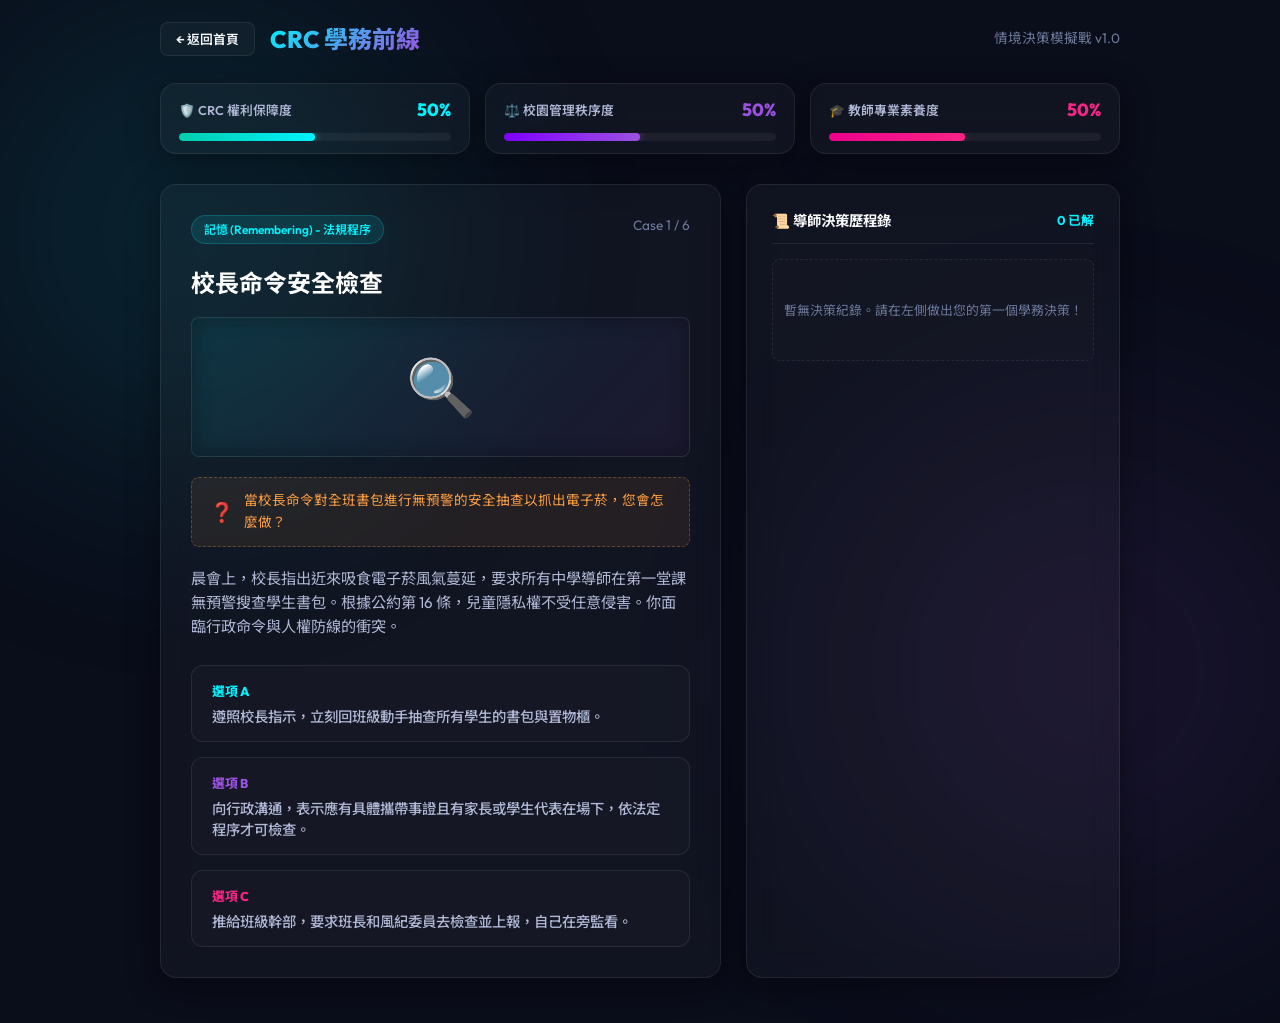
==== game.html @ 56cf2132 "feat: init CRC Student Affairs platform" ====
<!DOCTYPE html>
<html lang="zh-Hant-TW">
<head>
  <meta charset="UTF-8">
  <meta name="viewport" content="width=device-width, initial-scale=1.0">
  <title>CRC 學務前線：教師決策模擬戰</title>
  <meta name="description" content="中學學務情境模擬抉擇遊戲，專為師培生設計，融匯兒童權利公約與 Bloom 認知面向。">
  <link rel="stylesheet" href="css/style.css">
  <link rel="stylesheet" href="css/game.css">
</head>
<body>
  <!-- Animated Background Blobs -->
  <div class="bg-glow bg-glow-1"></div>
  <div class="bg-glow bg-glow-2"></div>

  <div class="game-viewport">
    <!-- Header -->
    <header class="game-header">
      <div style="display: flex; align-items: center; gap: 15px;">
        <a href="index.html" class="btn btn-secondary" style="padding: 6px 15px; font-size: 0.8rem; border-radius: 8px;">
          &larr; 返回首頁
        </a>
        <h1 class="game-title">CRC 學務前線</h1>
      </div>
      <div style="font-size: 0.85rem; color: var(--text-muted);">
        情境決策模擬戰 v1.0
      </div>
    </header>

    <!-- Stats Panel -->
    <section class="stats-container">
      <!-- Stat 1: CRC -->
      <div class="glass stat-card">
        <div class="stat-label">
          <span>🛡️ CRC 權利保障度</span>
          <span class="stat-value cyan" id="stat-crc-val">50%</span>
        </div>
        <div class="stat-bar-outer">
          <div class="stat-bar-inner cyan" id="stat-crc-bar" style="width: 50%;"></div>
        </div>
      </div>

      <!-- Stat 2: Order -->
      <div class="glass stat-card">
        <div class="stat-label">
          <span>⚖️ 校園管理秩序度</span>
          <span class="stat-value purple" id="stat-order-val">50%</span>
        </div>
        <div class="stat-bar-outer">
          <div class="stat-bar-inner purple" id="stat-order-bar" style="width: 50%;"></div>
        </div>
      </div>

      <!-- Stat 3: Professionalism -->
      <div class="glass stat-card">
        <div class="stat-label">
          <span>🎓 教師專業素養度</span>
          <span class="stat-value pink" id="stat-prof-val">50%</span>
        </div>
        <div class="stat-bar-outer">
          <div class="stat-bar-inner pink" id="stat-prof-bar" style="width: 50%;"></div>
        </div>
      </div>
    </section>

    <!-- Main Workspace -->
    <main class="game-main">
      <!-- Left Column: Scenario & Choices -->
      <div class="glass scenario-card" id="scenario-card">
        <div>
          <div class="scenario-header">
            <span class="scenario-tag" id="bloom-tag">Level: Loading</span>
            <span style="font-size: 0.85rem; color: var(--text-muted);" id="case-counter">Case 1 / 6</span>
          </div>
          
          <h2 class="scenario-title" id="scenario-title">正在加載學務個案...</h2>
          
          <div class="scenario-illustration" id="scenario-icon">
            🎓
          </div>

          <div class="inquiry-bubble">
            <span style="font-size: 1.2rem;">❓</span>
            <span id="inquiry-text">探究思考：您將採取何種學務立場？</span>
          </div>

          <p class="scenario-description" id="scenario-description">
            正在加載個案細節與衝突情境說明，請稍候。
          </p>
        </div>

        <!-- Choices Box -->
        <div class="choices-panel" id="choices-container">
          <!-- Choice buttons will be injected here -->
        </div>
      </div>

      <!-- Right Column: Decision Feed Log -->
      <div class="glass" style="padding: 25px; display: flex; flex-direction: column;">
        <div class="feed-panel">
          <div class="feed-header">
            <span>📜 導師決策歷程錄</span>
            <span style="color: var(--accent-cyan); font-size: 0.8rem;" id="decision-count">0 已解</span>
          </div>
          <div class="feed-list" id="feed-list">
            <!-- Game feed item template -->
            <div class="feed-item" style="border: 1px dashed var(--glass-border); text-align: center; color: var(--text-muted); padding: 40px 10px;">
              暫無決策紀錄。請在左側做出您的第一個學務決策！
            </div>
          </div>
        </div>
      </div>
    </main>
  </div>

  <!-- End Game Modal -->
  <div class="modal-overlay" id="end-modal">
    <div class="glass result-card">
      <div style="font-size: 3rem; margin-bottom: 10px;">🏆</div>
      <h2 style="color: #fff;">挑戰完成！</h2>
      <p style="color: var(--text-muted); font-size: 0.85rem;">您的決策特徵已完成運算，分析報告如下：</p>
      
      <div class="persona-title" id="persona-title">民主教育領航員</div>
      <p class="persona-desc" id="persona-desc">
        您能在確保校園基本常規的同時，將學生的主體權利置於重要考量，善用親師生協商與溝通，是實踐 CRC 的典範教師。
      </p>

      <!-- Final metrics -->
      <div class="result-scores">
        <div class="result-score-item">
          <div class="result-score-label">🛡️ CRC 得分</div>
          <div class="result-score-num" style="color: var(--accent-cyan);" id="res-crc">85%</div>
        </div>
        <div class="result-score-item">
          <div class="result-score-label">⚖️ 秩序得分</div>
          <div class="result-score-num" style="color: var(--accent-purple);" id="res-order">70%</div>
        </div>
        <div class="result-score-item">
          <div class="result-score-label">🎓 專業得分</div>
          <div class="result-score-num" style="color: var(--accent-pink);" id="res-prof">90%</div>
        </div>
      </div>

      <!-- GAS Data Upload Form -->
      <div class="submit-form">
        <h4 style="text-align: left; color: var(--text-primary); font-size: 0.9rem; margin-bottom: 5px;">✍️ 學習成果上傳（串接 Google Sheet）</h4>
        
        <div class="form-group">
          <label for="player-name">師培生姓名</label>
          <input type="text" id="player-name" class="form-input" placeholder="請輸入姓名" required>
        </div>
        <div class="form-group">
          <label for="player-id">學號</label>
          <input type="text" id="player-id" class="form-input" placeholder="請輸入學號" required>
        </div>

        <div style="display: flex; gap: 15px; width: 100%; margin-top: 10px;">
          <button class="btn btn-secondary" id="btn-restart" style="flex: 1;">重新挑戰</button>
          <button class="btn btn-primary" id="btn-submit-score" style="flex: 2;">送出成果 &rarr;</button>
        </div>
        <div id="upload-status" class="status-message"></div>
      </div>
    </div>
  </div>

  <script src="js/config.js"></script>
  <script src="js/game.js"></script>
</body>
</html>
---- css/style.css ----
/* css/style.css - Global Core Design System */

@import url('https://fonts.googleapis.com/css2?family=Outfit:wght@300;400;600;800&family=Noto+Sans+TC:wght@300;400;500;700&display=swap');

:root {
  --bg-primary: #0a0d1a;
  --bg-secondary: #131930;
  --accent-cyan: #00f2fe;
  --accent-purple: #9b51e0;
  --accent-pink: #f72585;
  --accent-orange: #ff9f43;
  --text-primary: #f8f9fa;
  --text-secondary: #b0b8d6;
  --text-muted: #6c7a9c;
  --glass-bg: rgba(255, 255, 255, 0.03);
  --glass-border: rgba(255, 255, 255, 0.08);
  --glass-glow: rgba(0, 242, 254, 0.15);
  --card-radius: 16px;
  --font-primary: 'Outfit', 'Noto Sans TC', -apple-system, BlinkMacSystemFont, "Segoe UI", Roboto, sans-serif;
  --transition-smooth: all 0.3s cubic-bezier(0.25, 0.8, 0.25, 1);
}

* {
  box-sizing: border-box;
  margin: 0;
  padding: 0;
}

body {
  font-family: var(--font-primary);
  background-color: var(--bg-primary);
  color: var(--text-primary);
  overflow-x: hidden;
  line-height: 1.6;
}

/* Glassmorphism utility */
.glass {
  background: var(--glass-bg);
  backdrop-filter: blur(16px);
  -webkit-backdrop-filter: blur(16px);
  border: 1px solid var(--glass-border);
  border-radius: var(--card-radius);
  box-shadow: 0 8px 32px 0 rgba(0, 0, 0, 0.37);
}

.glass-glow-cyan {
  box-shadow: 0 0 20px var(--glass-glow);
  border-color: rgba(0, 242, 254, 0.25);
}

.glass-glow-purple {
  box-shadow: 0 0 20px rgba(155, 81, 224, 0.15);
  border-color: rgba(155, 81, 224, 0.25);
}

/* Glowing Background Blobs */
.bg-glow {
  position: fixed;
  width: 50vw;
  height: 50vw;
  border-radius: 50%;
  filter: blur(120px);
  opacity: 0.15;
  z-index: -1;
  pointer-events: none;
  animation: float 20s ease-in-out infinite alternate;
}

.bg-glow-1 {
  top: -10%;
  left: -10%;
  background: radial-gradient(circle, var(--accent-cyan) 0%, transparent 80%);
}

.bg-glow-2 {
  bottom: -10%;
  right: -10%;
  background: radial-gradient(circle, var(--accent-purple) 0%, transparent 80%);
  animation-delay: -10s;
}

@keyframes float {
  0% {
    transform: translate(0, 0) scale(1);
  }
  100% {
    transform: translate(5%, 10%) scale(1.1);
  }
}

/* Scrollbar Style */
::-webkit-scrollbar {
  width: 8px;
  height: 8px;
}

::-webkit-scrollbar-track {
  background: var(--bg-primary);
}

::-webkit-scrollbar-thumb {
  background: var(--glass-border);
  border-radius: 4px;
}

::-webkit-scrollbar-thumb:hover {
  background: var(--accent-cyan);
}

/* Button & Controls */
.btn {
  display: inline-flex;
  align-items: center;
  justify-content: center;
  padding: 12px 28px;
  border-radius: 30px;
  font-family: var(--font-primary);
  font-weight: 600;
  font-size: 1rem;
  cursor: pointer;
  transition: var(--transition-smooth);
  text-decoration: none;
  border: none;
  gap: 8px;
}

.btn-primary {
  background: linear-gradient(135deg, var(--accent-cyan) 0%, var(--accent-purple) 100%);
  color: #05070f;
  box-shadow: 0 4px 15px rgba(0, 242, 254, 0.4);
}

.btn-primary:hover {
  transform: translateY(-2px);
  box-shadow: 0 6px 20px rgba(0, 242, 254, 0.6);
  background: linear-gradient(135deg, #00d2da 0%, #853ec7 100%);
  color: #fff;
}

.btn-secondary {
  background: var(--glass-bg);
  border: 1px solid var(--glass-border);
  color: var(--text-primary);
}

.btn-secondary:hover {
  background: rgba(255, 255, 255, 0.1);
  border-color: var(--accent-cyan);
  transform: translateY(-2px);
}

.badge {
  display: inline-block;
  padding: 4px 10px;
  border-radius: 12px;
  font-size: 0.75rem;
  font-weight: 600;
  text-transform: uppercase;
  letter-spacing: 0.5px;
}

.badge-remember { background-color: #51cf66; color: #fff; }
.badge-understand { background-color: #339af0; color: #fff; }
.badge-apply { background-color: #fcc419; color: #111; }
.badge-analyze { background-color: #ff922b; color: #fff; }
.badge-evaluate { background-color: #e64980; color: #fff; }
.badge-create { background-color: #be4bdb; color: #fff; }
---- css/game.css ----
/* css/game.css - CRC Student Affairs Decision Game Styling */

.game-viewport {
  display: flex;
  flex-direction: column;
  min-height: 100vh;
  padding: 20px;
  max-width: 1000px;
  margin: 0 auto;
  position: relative;
}

/* Header & Status Indicators */
.game-header {
  display: flex;
  justify-content: space-between;
  align-items: center;
  margin-bottom: 25px;
}

.game-title {
  font-size: 1.5rem;
  font-weight: 800;
  background: linear-gradient(135deg, var(--accent-cyan) 0%, var(--accent-purple) 100%);
  -webkit-background-clip: text;
  -webkit-text-fill-color: transparent;
}

.stats-container {
  display: grid;
  grid-template-columns: repeat(3, 1fr);
  gap: 15px;
  width: 100%;
  margin-bottom: 30px;
}

.stat-card {
  padding: 12px 18px;
  display: flex;
  flex-direction: column;
  position: relative;
  overflow: hidden;
}

.stat-label {
  font-size: 0.8rem;
  color: var(--text-secondary);
  font-weight: 600;
  margin-bottom: 8px;
  display: flex;
  justify-content: space-between;
  align-items: center;
}

.stat-value {
  font-weight: 800;
  font-size: 1.1rem;
}

.stat-value.cyan { color: var(--accent-cyan); }
.stat-value.purple { color: var(--accent-purple); }
.stat-value.pink { color: var(--accent-pink); }

.stat-bar-outer {
  height: 8px;
  background: rgba(255, 255, 255, 0.05);
  border-radius: 4px;
  overflow: hidden;
}

.stat-bar-inner {
  height: 100%;
  border-radius: 4px;
  width: 50%;
  transition: width 0.5s cubic-bezier(0.25, 0.8, 0.25, 1);
}

.stat-bar-inner.cyan {
  background: linear-gradient(90deg, #00cdac 0%, var(--accent-cyan) 100%);
  box-shadow: 0 0 8px rgba(0, 242, 254, 0.5);
}

.stat-bar-inner.purple {
  background: linear-gradient(90deg, #7f00ff 0%, var(--accent-purple) 100%);
  box-shadow: 0 0 8px rgba(155, 81, 224, 0.5);
}

.stat-bar-inner.pink {
  background: linear-gradient(90deg, #ec008c 0%, var(--accent-pink) 100%);
  box-shadow: 0 0 8px rgba(247, 37, 133, 0.5);
}

/* Card Scenario Area */
.game-main {
  flex-grow: 1;
  display: grid;
  grid-template-columns: 1.5fr 1fr;
  gap: 25px;
  margin-bottom: 25px;
}

@media (max-width: 768px) {
  .game-main {
    grid-template-columns: 1fr;
  }
}

.scenario-card {
  padding: 30px;
  display: flex;
  flex-direction: column;
  justify-content: space-between;
  min-height: 400px;
  position: relative;
  overflow: hidden;
}

.scenario-header {
  display: flex;
  justify-content: space-between;
  align-items: flex-start;
  margin-bottom: 20px;
}

.scenario-tag {
  background: rgba(0, 242, 254, 0.1);
  border: 1px solid rgba(0, 242, 254, 0.2);
  color: var(--accent-cyan);
  padding: 4px 12px;
  border-radius: 20px;
  font-size: 0.75rem;
  font-weight: 600;
}

.scenario-title {
  font-size: 1.5rem;
  font-weight: 700;
  color: #fff;
  margin-top: 10px;
  margin-bottom: 15px;
}

.scenario-illustration {
  height: 140px;
  background: linear-gradient(135deg, rgba(0, 242, 254, 0.08) 0%, rgba(155, 81, 224, 0.08) 100%);
  border: 1px solid var(--glass-border);
  border-radius: 8px;
  margin-bottom: 20px;
  display: flex;
  align-items: center;
  justify-content: center;
  font-size: 3.5rem;
  box-shadow: inset 0 0 20px rgba(0, 0, 0, 0.3);
}

.scenario-description {
  color: var(--text-secondary);
  font-size: 0.95rem;
  line-height: 1.6;
  margin-bottom: 25px;
  flex-grow: 1;
}

.inquiry-bubble {
  background: rgba(255, 159, 67, 0.08);
  border: 1px dashed rgba(255, 159, 67, 0.3);
  padding: 12px 18px;
  border-radius: 8px;
  font-size: 0.85rem;
  color: var(--accent-orange);
  margin-bottom: 20px;
  display: flex;
  gap: 10px;
  align-items: center;
}

/* Choices Panel */
.choices-panel {
  display: flex;
  flex-direction: column;
  gap: 15px;
}

.choice-btn {
  background: rgba(255, 255, 255, 0.02);
  border: 1px solid var(--glass-border);
  border-radius: 12px;
  padding: 15px 20px;
  text-align: left;
  color: var(--text-secondary);
  font-family: var(--font-primary);
  font-size: 0.9rem;
  font-weight: 500;
  cursor: pointer;
  transition: var(--transition-smooth);
  display: flex;
  flex-direction: column;
  gap: 5px;
  position: relative;
}

.choice-btn:hover {
  background: rgba(0, 242, 254, 0.05);
  border-color: var(--accent-cyan);
  color: #fff;
  transform: translateY(-2px);
  box-shadow: 0 4px 15px rgba(0, 242, 254, 0.1);
}

.choice-btn::before {
  content: attr(data-prefix);
  font-weight: 800;
  color: var(--accent-cyan);
  font-size: 0.8rem;
  text-transform: uppercase;
}

.choice-btn:nth-child(2):hover {
  background: rgba(155, 81, 224, 0.05);
  border-color: var(--accent-purple);
  box-shadow: 0 4px 15px rgba(155, 81, 224, 0.1);
}
.choice-btn:nth-child(2)::before {
  color: var(--accent-purple);
}

.choice-btn:nth-child(3):hover {
  background: rgba(247, 37, 133, 0.05);
  border-color: var(--accent-pink);
  box-shadow: 0 4px 15px rgba(247, 37, 133, 0.1);
}
.choice-btn:nth-child(3)::before {
  color: var(--accent-pink);
}

/* History / Feed log */
.feed-panel {
  display: flex;
  flex-direction: column;
  height: 100%;
}

.feed-header {
  font-weight: 700;
  font-size: 0.9rem;
  color: var(--text-primary);
  padding-bottom: 10px;
  border-bottom: 1px solid var(--glass-border);
  margin-bottom: 15px;
  display: flex;
  justify-content: space-between;
}

.feed-list {
  display: flex;
  flex-direction: column;
  gap: 12px;
  overflow-y: auto;
  max-height: 480px;
  flex-grow: 1;
}

.feed-item {
  padding: 10px 14px;
  font-size: 0.8rem;
  border-radius: 8px;
  background: rgba(255, 255, 255, 0.01);
  border: 1px solid rgba(255, 255, 255, 0.03);
}

.feed-item-title {
  font-weight: 600;
  color: var(--text-primary);
  margin-bottom: 4px;
}

.feed-item-desc {
  color: var(--text-muted);
}

/* End Game Overlay / Modal */
.modal-overlay {
  position: fixed;
  top: 0;
  left: 0;
  width: 100%;
  height: 100%;
  background: rgba(5, 7, 15, 0.85);
  backdrop-filter: blur(20px);
  z-index: 1000;
  display: flex;
  align-items: center;
  justify-content: center;
  opacity: 0;
  pointer-events: none;
  transition: opacity 0.5s ease;
}

.modal-overlay.open {
  opacity: 1;
  pointer-events: auto;
}

.result-card {
  max-width: 600px;
  width: 90%;
  padding: 40px;
  text-align: center;
  display: flex;
  flex-direction: column;
  align-items: center;
  animation: modalSlide 0.5s cubic-bezier(0.25, 0.8, 0.25, 1);
}

@keyframes modalSlide {
  0% { transform: translateY(30px); opacity: 0; }
  100% { transform: translateY(0); opacity: 1; }
}

.persona-title {
  font-size: 2rem;
  font-weight: 800;
  margin: 15px 0;
  background: linear-gradient(135deg, var(--accent-cyan) 0%, var(--accent-purple) 100%);
  -webkit-background-clip: text;
  -webkit-text-fill-color: transparent;
}

.persona-desc {
  color: var(--text-secondary);
  font-size: 0.95rem;
  margin-bottom: 25px;
  line-height: 1.6;
}

.result-scores {
  display: grid;
  grid-template-columns: repeat(3, 1fr);
  gap: 15px;
  width: 100%;
  margin-bottom: 30px;
}

.result-score-item {
  background: rgba(255, 255, 255, 0.02);
  border: 1px solid var(--glass-border);
  padding: 15px;
  border-radius: 12px;
}

.result-score-label {
  font-size: 0.75rem;
  color: var(--text-muted);
  margin-bottom: 5px;
}

.result-score-num {
  font-size: 1.5rem;
  font-weight: 800;
}

/* Form Styles */
.submit-form {
  width: 100%;
  margin-top: 15px;
  display: flex;
  flex-direction: column;
  gap: 12px;
}

.form-group {
  text-align: left;
  display: flex;
  flex-direction: column;
  gap: 6px;
}

.form-group label {
  font-size: 0.8rem;
  font-weight: 600;
  color: var(--text-secondary);
}

.form-input {
  width: 100%;
  background: rgba(0, 0, 0, 0.3);
  border: 1px solid var(--glass-border);
  border-radius: 8px;
  padding: 10px 14px;
  color: #fff;
  font-family: var(--font-primary);
  font-size: 0.95rem;
  transition: var(--transition-smooth);
}

.form-input:focus {
  border-color: var(--accent-cyan);
  box-shadow: 0 0 10px rgba(0, 242, 254, 0.25);
  outline: none;
}

.status-message {
  font-size: 0.85rem;
  margin-top: 10px;
  font-weight: 500;
  height: 20px;
}

.status-success { color: #51cf66; }
.status-error { color: #ff8787; }
.status-loading { color: var(--accent-cyan); }
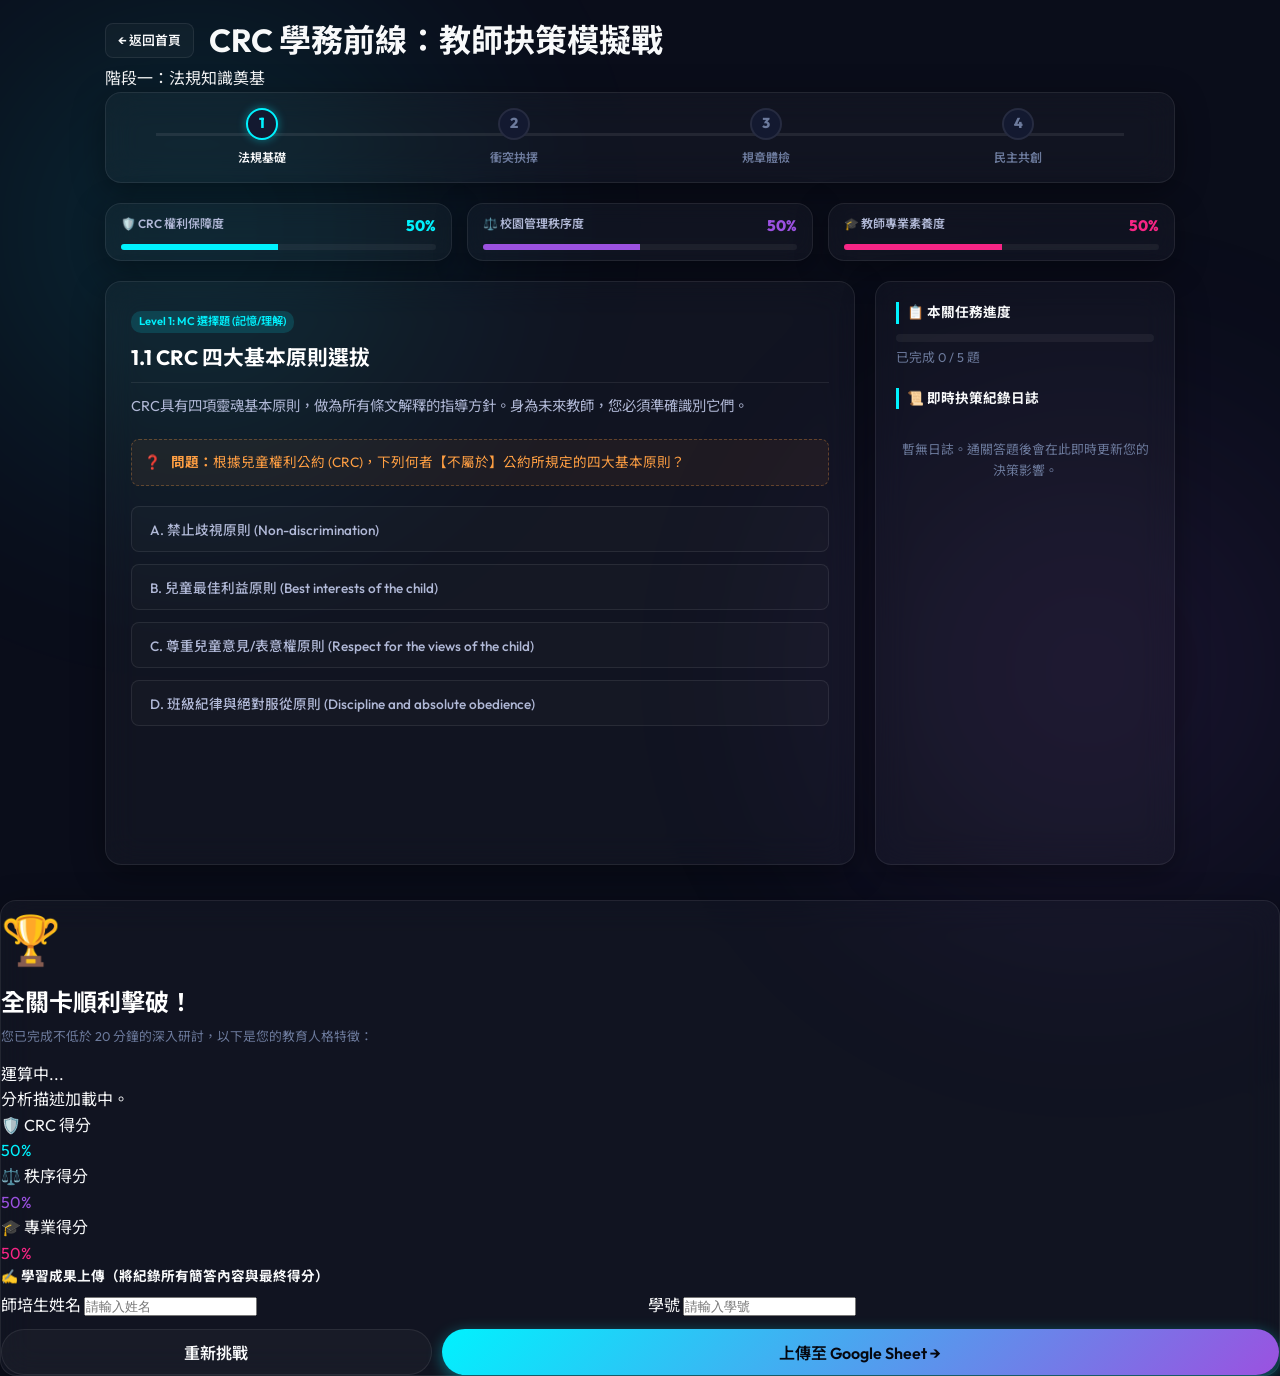
==== commit 31e07503: "feat: upgrade layouts, TOC sidebar, comparison slider, and 20-min adventure game" ====
--- a/game.html
+++ b/game.html
@@ -3,8 +3,8 @@
 <head>
   <meta charset="UTF-8">
   <meta name="viewport" content="width=device-width, initial-scale=1.0">
-  <title>CRC 學務前線：教師決策模擬戰</title>
-  <meta name="description" content="中學學務情境模擬抉擇遊戲，專為師培生設計，融匯兒童權利公約與 Bloom 認知面向。">
+  <title>CRC 學務前線：教師決策模擬戰 (闖關版)</title>
+  <meta name="description" content="中學學務情境模擬抉擇遊戲，配合題、選擇題、情境題與簡答題之綜合闖關，符合大二師培生20分鐘教學長度。">
   <link rel="stylesheet" href="css/style.css">
   <link rel="stylesheet" href="css/game.css">
 </head>
@@ -17,19 +17,37 @@
     <!-- Header -->
     <header class="game-header">
       <div style="display: flex; align-items: center; gap: 15px;">
-        <a href="index.html" class="btn btn-secondary" style="padding: 6px 15px; font-size: 0.8rem; border-radius: 8px;">
+        <a href="index.html" class="btn btn-secondary" style="padding: 6px 12px; font-size: 0.8rem; border-radius: 8px;">
           &larr; 返回首頁
         </a>
-        <h1 class="game-title">CRC 學務前線</h1>
+        <h1 class="game-title">CRC 學務前線：教師抉策模擬戰</h1>
       </div>
-      <div style="font-size: 0.85rem; color: var(--text-muted);">
-        情境決策模擬戰 v1.0
-      </div>
+      <div class="game-stage-indicator" id="stage-badge">階段一：法規知識奠基</div>
     </header>
 
-    <!-- Stats Panel -->
+    <!-- Stage Map / Progress Stepper -->
+    <section class="stage-stepper glass">
+      <div class="stepper-track"></div>
+      <div class="step-node active" id="node-1">
+        <div class="node-circle">1</div>
+        <div class="node-label">法規基礎</div>
+      </div>
+      <div class="step-node" id="node-2">
+        <div class="node-circle">2</div>
+        <div class="node-label">衝突抉擇</div>
+      </div>
+      <div class="step-node" id="node-3">
+        <div class="node-circle">3</div>
+        <div class="node-label">規章體檢</div>
+      </div>
+      <div class="step-node" id="node-4">
+        <div class="node-circle">4</div>
+        <div class="node-label">民主共創</div>
+      </div>
+    </section>
+
+    <!-- HUD Stats Bar -->
     <section class="stats-container">
-      <!-- Stat 1: CRC -->
       <div class="glass stat-card">
         <div class="stat-label">
           <span>🛡️ CRC 權利保障度</span>
@@ -40,7 +58,6 @@
         </div>
       </div>
 
-      <!-- Stat 2: Order -->
       <div class="glass stat-card">
         <div class="stat-label">
           <span>⚖️ 校園管理秩序度</span>
@@ -51,7 +68,6 @@
         </div>
       </div>
 
-      <!-- Stat 3: Professionalism -->
       <div class="glass stat-card">
         <div class="stat-label">
           <span>🎓 教師專業素養度</span>
@@ -63,49 +79,31 @@
       </div>
     </section>
 
-    <!-- Main Workspace -->
-    <main class="game-main">
-      <!-- Left Column: Scenario & Choices -->
-      <div class="glass scenario-card" id="scenario-card">
-        <div>
-          <div class="scenario-header">
-            <span class="scenario-tag" id="bloom-tag">Level: Loading</span>
-            <span style="font-size: 0.85rem; color: var(--text-muted);" id="case-counter">Case 1 / 6</span>
-          </div>
-          
-          <h2 class="scenario-title" id="scenario-title">正在加載學務個案...</h2>
-          
-          <div class="scenario-illustration" id="scenario-icon">
-            🎓
-          </div>
-
-          <div class="inquiry-bubble">
-            <span style="font-size: 1.2rem;">❓</span>
-            <span id="inquiry-text">探究思考：您將採取何種學務立場？</span>
-          </div>
-
-          <p class="scenario-description" id="scenario-description">
-            正在加載個案細節與衝突情境說明，請稍候。
-          </p>
-        </div>
-
-        <!-- Choices Box -->
-        <div class="choices-panel" id="choices-container">
-          <!-- Choice buttons will be injected here -->
+    <!-- Main Game Board Container -->
+    <main class="game-main-layout">
+      <!-- Left Column: Active Question Workspace -->
+      <div class="glass workspace-card" id="workspace-card">
+        <!-- Inside this container we will inject dynamic content according to current stage -->
+        <div id="game-content-area">
+          <h2 style="text-align: center; margin-top: 50px;">載入關卡任務中...</h2>
         </div>
       </div>
 
-      <!-- Right Column: Decision Feed Log -->
-      <div class="glass" style="padding: 25px; display: flex; flex-direction: column;">
-        <div class="feed-panel">
-          <div class="feed-header">
-            <span>📜 導師決策歷程錄</span>
-            <span style="color: var(--accent-cyan); font-size: 0.8rem;" id="decision-count">0 已解</span>
+      <!-- Right Column: HUD logs & progress -->
+      <div class="glass status-sidebar">
+        <div class="sidebar-block">
+          <h4>📋 本關任務進度</h4>
+          <div class="progress-bar-container">
+            <div class="progress-bar-fill" id="task-progress" style="width: 0%;"></div>
           </div>
-          <div class="feed-list" id="feed-list">
-            <!-- Game feed item template -->
-            <div class="feed-item" style="border: 1px dashed var(--glass-border); text-align: center; color: var(--text-muted); padding: 40px 10px;">
-              暫無決策紀錄。請在左側做出您的第一個學務決策！
+          <p style="font-size: 0.8rem; color: var(--text-muted); margin-top: 5px;" id="progress-text">已完成 0 / 5 題</p>
+        </div>
+
+        <div class="sidebar-block" style="flex-grow: 1; display: flex; flex-direction: column;">
+          <h4>📜 即時抉策紀錄日誌</h4>
+          <div class="log-feed" id="log-feed">
+            <div style="color: var(--text-muted); text-align: center; padding: 20px 0; font-size: 0.8rem;">
+              暫無日誌。通關答題後會在此即時更新您的決策影響。
             </div>
           </div>
         </div>
@@ -116,47 +114,46 @@
   <!-- End Game Modal -->
   <div class="modal-overlay" id="end-modal">
     <div class="glass result-card">
-      <div style="font-size: 3rem; margin-bottom: 10px;">🏆</div>
-      <h2 style="color: #fff;">挑戰完成！</h2>
-      <p style="color: var(--text-muted); font-size: 0.85rem;">您的決策特徵已完成運算，分析報告如下：</p>
+      <div style="font-size: 3rem; margin-bottom: 5px;">🏆</div>
+      <h2 style="color: #fff; margin-bottom: 5px;">全關卡順利擊破！</h2>
+      <p style="color: var(--text-muted); font-size: 0.8rem; margin-bottom: 15px;">您已完成不低於 20 分鐘的深入研討，以下是您的教育人格特徵：</p>
       
-      <div class="persona-title" id="persona-title">民主教育領航員</div>
-      <p class="persona-desc" id="persona-desc">
-        您能在確保校園基本常規的同時，將學生的主體權利置於重要考量，善用親師生協商與溝通，是實踐 CRC 的典範教師。
-      </p>
+      <div class="persona-title" id="persona-title">運算中...</div>
+      <p class="persona-desc" id="persona-desc">分析描述加載中。</p>
 
-      <!-- Final metrics -->
       <div class="result-scores">
         <div class="result-score-item">
           <div class="result-score-label">🛡️ CRC 得分</div>
-          <div class="result-score-num" style="color: var(--accent-cyan);" id="res-crc">85%</div>
+          <div class="result-score-num style-crc" id="res-crc">50%</div>
         </div>
         <div class="result-score-item">
           <div class="result-score-label">⚖️ 秩序得分</div>
-          <div class="result-score-num" style="color: var(--accent-purple);" id="res-order">70%</div>
+          <div class="result-score-num style-order" id="res-order">50%</div>
         </div>
         <div class="result-score-item">
           <div class="result-score-label">🎓 專業得分</div>
-          <div class="result-score-num" style="color: var(--accent-pink);" id="res-prof">90%</div>
+          <div class="result-score-num style-prof" id="res-prof">50%</div>
         </div>
       </div>
 
       <!-- GAS Data Upload Form -->
       <div class="submit-form">
-        <h4 style="text-align: left; color: var(--text-primary); font-size: 0.9rem; margin-bottom: 5px;">✍️ 學習成果上傳（串接 Google Sheet）</h4>
+        <h4 style="text-align: left; color: var(--text-primary); font-size: 0.85rem; margin-bottom: 5px;">✍️ 學習成果上傳（將紀錄所有簡答內容與最終得分）</h4>
         
-        <div class="form-group">
-          <label for="player-name">師培生姓名</label>
-          <input type="text" id="player-name" class="form-input" placeholder="請輸入姓名" required>
-        </div>
-        <div class="form-group">
-          <label for="player-id">學號</label>
-          <input type="text" id="player-id" class="form-input" placeholder="請輸入學號" required>
+        <div class="form-group-row">
+          <div class="form-group" style="flex: 1;">
+            <label for="player-name">師培生姓名</label>
+            <input type="text" id="player-name" class="form-input" placeholder="請輸入姓名" required>
+          </div>
+          <div class="form-group" style="flex: 1;">
+            <label for="player-id">學號</label>
+            <input type="text" id="player-id" class="form-input" placeholder="請輸入學號" required>
+          </div>
         </div>
 
-        <div style="display: flex; gap: 15px; width: 100%; margin-top: 10px;">
-          <button class="btn btn-secondary" id="btn-restart" style="flex: 1;">重新挑戰</button>
-          <button class="btn btn-primary" id="btn-submit-score" style="flex: 2;">送出成果 &rarr;</button>
+        <div style="display: flex; gap: 10px; width: 100%; margin-top: 10px;">
+          <button class="btn btn-secondary" id="btn-restart" style="flex: 1; padding: 10px;">重新挑戰</button>
+          <button class="btn btn-primary" id="btn-submit-score" style="flex: 2; padding: 10px;">上傳至 Google Sheet &rarr;</button>
         </div>
         <div id="upload-status" class="status-message"></div>
       </div>
--- a/css/game.css
+++ b/css/game.css
@@ -1,60 +1,113 @@
-/* css/game.css - CRC Student Affairs Decision Game Styling */
+/* css/game.css - Multistage Game Interface styling */
 
 .game-viewport {
   display: flex;
   flex-direction: column;
   min-height: 100vh;
-  padding: 20px;
-  max-width: 1000px;
+  padding: 15px;
+  max-width: 1100px;
   margin: 0 auto;
   position: relative;
 }
 
-/* Header & Status Indicators */
-.game-header {
+/* Stepper Progress bar style */
+.stage-stepper {
   display: flex;
   justify-content: space-between;
+  padding: 15px 30px;
+  margin-bottom: 20px;
+  position: relative;
+  overflow: hidden;
+}
+
+.stepper-track {
+  position: absolute;
+  top: 40px;
+  left: 50px;
+  right: 50px;
+  height: 3px;
+  background: var(--glass-border);
+  z-index: 1;
+}
+
+.step-node {
+  display: flex;
+  flex-direction: column;
   align-items: center;
-  margin-bottom: 25px;
-}
-
-.game-title {
-  font-size: 1.5rem;
+  z-index: 2;
+  position: relative;
+  flex: 1;
+}
+
+.node-circle {
+  width: 32px;
+  height: 32px;
+  border-radius: 50%;
+  background: var(--bg-secondary);
+  border: 2px solid var(--glass-border);
+  display: flex;
+  align-items: center;
+  justify-content: center;
   font-weight: 800;
-  background: linear-gradient(135deg, var(--accent-cyan) 0%, var(--accent-purple) 100%);
-  -webkit-background-clip: text;
-  -webkit-text-fill-color: transparent;
-}
-
+  font-size: 0.9rem;
+  color: var(--text-muted);
+  transition: var(--transition-smooth);
+}
+
+.node-label {
+  font-size: 0.75rem;
+  font-weight: 600;
+  color: var(--text-muted);
+  margin-top: 8px;
+  transition: var(--transition-smooth);
+}
+
+.step-node.active .node-circle {
+  border-color: var(--accent-cyan);
+  color: var(--accent-cyan);
+  box-shadow: 0 0 10px rgba(0, 242, 254, 0.4);
+}
+
+.step-node.active .node-label {
+  color: var(--text-primary);
+}
+
+.step-node.completed .node-circle {
+  background: var(--accent-cyan);
+  border-color: var(--accent-cyan);
+  color: #05070f;
+}
+
+.step-node.completed .node-label {
+  color: var(--accent-cyan);
+}
+
+/* HUD Stats Row */
 .stats-container {
   display: grid;
   grid-template-columns: repeat(3, 1fr);
   gap: 15px;
-  width: 100%;
-  margin-bottom: 30px;
+  margin-bottom: 20px;
 }
 
 .stat-card {
-  padding: 12px 18px;
-  display: flex;
-  flex-direction: column;
-  position: relative;
-  overflow: hidden;
+  padding: 10px 15px;
+  display: flex;
+  flex-direction: column;
 }
 
 .stat-label {
-  font-size: 0.8rem;
+  font-size: 0.75rem;
   color: var(--text-secondary);
   font-weight: 600;
-  margin-bottom: 8px;
+  margin-bottom: 6px;
   display: flex;
   justify-content: space-between;
-  align-items: center;
 }
 
 .stat-value {
   font-weight: 800;
-  font-size: 1.1rem;
+  font-size: 0.95rem;
 }
 
 .stat-value.cyan { color: var(--accent-cyan); }
@@ -62,350 +115,235 @@
 .stat-value.pink { color: var(--accent-pink); }
 
 .stat-bar-outer {
+  height: 6px;
+  background: rgba(255, 255, 255, 0.05);
+  border-radius: 3px;
+  overflow: hidden;
+}
+
+.stat-bar-inner {
+  height: 100%;
+  width: 50%;
+  transition: width 0.4s ease;
+}
+.stat-bar-inner.cyan { background: var(--accent-cyan); }
+.stat-bar-inner.purple { background: var(--accent-purple); }
+.stat-bar-inner.pink { background: var(--accent-pink); }
+
+/* Main layout split: Workspace + Sidebar */
+.game-main-layout {
+  display: flex;
+  gap: 20px;
+  flex-grow: 1;
+  margin-bottom: 20px;
+}
+
+.workspace-card {
+  flex-grow: 1;
+  padding: 25px;
+  min-height: 450px;
+  display: flex;
+  flex-direction: column;
+}
+
+.status-sidebar {
+  width: 300px;
+  min-width: 300px;
+  padding: 20px;
+  display: flex;
+  flex-direction: column;
+  gap: 20px;
+}
+
+.sidebar-block h4 {
+  font-size: 0.85rem;
+  color: var(--text-primary);
+  margin-bottom: 10px;
+  border-left: 3px solid var(--accent-cyan);
+  padding-left: 8px;
+}
+
+.progress-bar-container {
   height: 8px;
   background: rgba(255, 255, 255, 0.05);
   border-radius: 4px;
   overflow: hidden;
 }
 
-.stat-bar-inner {
+.progress-bar-fill {
   height: 100%;
-  border-radius: 4px;
-  width: 50%;
-  transition: width 0.5s cubic-bezier(0.25, 0.8, 0.25, 1);
-}
-
-.stat-bar-inner.cyan {
-  background: linear-gradient(90deg, #00cdac 0%, var(--accent-cyan) 100%);
-  box-shadow: 0 0 8px rgba(0, 242, 254, 0.5);
-}
-
-.stat-bar-inner.purple {
-  background: linear-gradient(90deg, #7f00ff 0%, var(--accent-purple) 100%);
-  box-shadow: 0 0 8px rgba(155, 81, 224, 0.5);
-}
-
-.stat-bar-inner.pink {
-  background: linear-gradient(90deg, #ec008c 0%, var(--accent-pink) 100%);
-  box-shadow: 0 0 8px rgba(247, 37, 133, 0.5);
-}
-
-/* Card Scenario Area */
-.game-main {
+  background: var(--accent-cyan);
+  width: 0%;
+  transition: width 0.3s ease;
+}
+
+.log-feed {
   flex-grow: 1;
-  display: grid;
-  grid-template-columns: 1.5fr 1fr;
-  gap: 25px;
-  margin-bottom: 25px;
-}
-
-@media (max-width: 768px) {
-  .game-main {
-    grid-template-columns: 1fr;
-  }
-}
-
-.scenario-card {
-  padding: 30px;
-  display: flex;
-  flex-direction: column;
-  justify-content: space-between;
-  min-height: 400px;
-  position: relative;
-  overflow: hidden;
-}
-
-.scenario-header {
-  display: flex;
-  justify-content: space-between;
-  align-items: flex-start;
-  margin-bottom: 20px;
-}
-
-.scenario-tag {
-  background: rgba(0, 242, 254, 0.1);
-  border: 1px solid rgba(0, 242, 254, 0.2);
+  overflow-y: auto;
+  max-height: 320px;
+  display: flex;
+  flex-direction: column;
+  gap: 8px;
+}
+
+.log-item {
+  padding: 8px 12px;
+  border-radius: 6px;
+  background: rgba(255,255,255,0.01);
+  border: 1px solid rgba(255,255,255,0.03);
+  font-size: 0.75rem;
+  line-height: 1.4;
+}
+
+/* Question view styles */
+.q-title {
+  font-size: 1.3rem;
+  font-weight: 700;
+  margin-bottom: 12px;
+  color: #fff;
+  border-bottom: 1px solid var(--glass-border);
+  padding-bottom: 8px;
+}
+
+.q-badge {
+  font-size: 0.7rem;
+  background: rgba(0, 242, 254, 0.15);
   color: var(--accent-cyan);
-  padding: 4px 12px;
-  border-radius: 20px;
-  font-size: 0.75rem;
+  padding: 2px 8px;
+  border-radius: 10px;
+  margin-bottom: 8px;
+  display: inline-block;
   font-weight: 600;
 }
 
-.scenario-title {
-  font-size: 1.5rem;
-  font-weight: 700;
-  color: #fff;
-  margin-top: 10px;
-  margin-bottom: 15px;
-}
-
-.scenario-illustration {
-  height: 140px;
-  background: linear-gradient(135deg, rgba(0, 242, 254, 0.08) 0%, rgba(155, 81, 224, 0.08) 100%);
-  border: 1px solid var(--glass-border);
-  border-radius: 8px;
-  margin-bottom: 20px;
-  display: flex;
-  align-items: center;
-  justify-content: center;
-  font-size: 3.5rem;
-  box-shadow: inset 0 0 20px rgba(0, 0, 0, 0.3);
-}
-
-.scenario-description {
+.q-description {
+  font-size: 0.9rem;
   color: var(--text-secondary);
-  font-size: 0.95rem;
   line-height: 1.6;
-  margin-bottom: 25px;
-  flex-grow: 1;
-}
-
-.inquiry-bubble {
-  background: rgba(255, 159, 67, 0.08);
+  margin-bottom: 20px;
+}
+
+.q-prompt-box {
+  background: rgba(255, 159, 67, 0.06);
   border: 1px dashed rgba(255, 159, 67, 0.3);
-  padding: 12px 18px;
+  padding: 12px;
   border-radius: 8px;
   font-size: 0.85rem;
   color: var(--accent-orange);
   margin-bottom: 20px;
   display: flex;
+  align-items: center;
   gap: 10px;
-  align-items: center;
-}
-
-/* Choices Panel */
-.choices-panel {
-  display: flex;
-  flex-direction: column;
-  gap: 15px;
-}
-
-.choice-btn {
+}
+
+/* Multiple choice layout */
+.options-list {
+  display: flex;
+  flex-direction: column;
+  gap: 12px;
+}
+
+.option-btn {
   background: rgba(255, 255, 255, 0.02);
   border: 1px solid var(--glass-border);
-  border-radius: 12px;
-  padding: 15px 20px;
-  text-align: left;
+  border-radius: 8px;
+  padding: 12px 18px;
   color: var(--text-secondary);
   font-family: var(--font-primary);
-  font-size: 0.9rem;
+  font-size: 0.85rem;
   font-weight: 500;
+  text-align: left;
   cursor: pointer;
   transition: var(--transition-smooth);
-  display: flex;
-  flex-direction: column;
-  gap: 5px;
-  position: relative;
-}
-
-.choice-btn:hover {
+}
+
+.option-btn:hover {
   background: rgba(0, 242, 254, 0.05);
   border-color: var(--accent-cyan);
   color: #fff;
-  transform: translateY(-2px);
-  box-shadow: 0 4px 15px rgba(0, 242, 254, 0.1);
-}
-
-.choice-btn::before {
-  content: attr(data-prefix);
-  font-weight: 800;
-  color: var(--accent-cyan);
-  font-size: 0.8rem;
-  text-transform: uppercase;
-}
-
-.choice-btn:nth-child(2):hover {
-  background: rgba(155, 81, 224, 0.05);
-  border-color: var(--accent-purple);
-  box-shadow: 0 4px 15px rgba(155, 81, 224, 0.1);
-}
-.choice-btn:nth-child(2)::before {
-  color: var(--accent-purple);
-}
-
-.choice-btn:nth-child(3):hover {
-  background: rgba(247, 37, 133, 0.05);
-  border-color: var(--accent-pink);
-  box-shadow: 0 4px 15px rgba(247, 37, 133, 0.1);
-}
-.choice-btn:nth-child(3)::before {
-  color: var(--accent-pink);
-}
-
-/* History / Feed log */
-.feed-panel {
-  display: flex;
-  flex-direction: column;
-  height: 100%;
-}
-
-.feed-header {
-  font-weight: 700;
-  font-size: 0.9rem;
-  color: var(--text-primary);
-  padding-bottom: 10px;
-  border-bottom: 1px solid var(--glass-border);
-  margin-bottom: 15px;
-  display: flex;
-  justify-content: space-between;
-}
-
-.feed-list {
-  display: flex;
-  flex-direction: column;
-  gap: 12px;
-  overflow-y: auto;
-  max-height: 480px;
-  flex-grow: 1;
-}
-
-.feed-item {
-  padding: 10px 14px;
-  font-size: 0.8rem;
-  border-radius: 8px;
-  background: rgba(255, 255, 255, 0.01);
-  border: 1px solid rgba(255, 255, 255, 0.03);
-}
-
-.feed-item-title {
-  font-weight: 600;
-  color: var(--text-primary);
-  margin-bottom: 4px;
-}
-
-.feed-item-desc {
-  color: var(--text-muted);
-}
-
-/* End Game Overlay / Modal */
-.modal-overlay {
-  position: fixed;
-  top: 0;
-  left: 0;
-  width: 100%;
-  height: 100%;
-  background: rgba(5, 7, 15, 0.85);
-  backdrop-filter: blur(20px);
-  z-index: 1000;
-  display: flex;
-  align-items: center;
-  justify-content: center;
-  opacity: 0;
-  pointer-events: none;
-  transition: opacity 0.5s ease;
-}
-
-.modal-overlay.open {
-  opacity: 1;
-  pointer-events: auto;
-}
-
-.result-card {
-  max-width: 600px;
-  width: 90%;
-  padding: 40px;
-  text-align: center;
-  display: flex;
-  flex-direction: column;
-  align-items: center;
-  animation: modalSlide 0.5s cubic-bezier(0.25, 0.8, 0.25, 1);
-}
-
-@keyframes modalSlide {
-  0% { transform: translateY(30px); opacity: 0; }
-  100% { transform: translateY(0); opacity: 1; }
-}
-
-.persona-title {
-  font-size: 2rem;
-  font-weight: 800;
-  margin: 15px 0;
-  background: linear-gradient(135deg, var(--accent-cyan) 0%, var(--accent-purple) 100%);
-  -webkit-background-clip: text;
-  -webkit-text-fill-color: transparent;
-}
-
-.persona-desc {
-  color: var(--text-secondary);
-  font-size: 0.95rem;
-  margin-bottom: 25px;
-  line-height: 1.6;
-}
-
-.result-scores {
+  transform: translateY(-1px);
+}
+
+/* Matching UI styles */
+.matching-container {
   display: grid;
-  grid-template-columns: repeat(3, 1fr);
-  gap: 15px;
-  width: 100%;
-  margin-bottom: 30px;
-}
-
-.result-score-item {
+  grid-template-columns: 1fr 1fr;
+  gap: 20px;
+  margin-top: 10px;
+}
+
+.matching-column {
+  display: flex;
+  flex-direction: column;
+  gap: 10px;
+}
+
+.matching-card {
   background: rgba(255, 255, 255, 0.02);
-  border: 1px solid var(--glass-border);
-  padding: 15px;
-  border-radius: 12px;
-}
-
-.result-score-label {
-  font-size: 0.75rem;
-  color: var(--text-muted);
-  margin-bottom: 5px;
-}
-
-.result-score-num {
-  font-size: 1.5rem;
-  font-weight: 800;
-}
-
-/* Form Styles */
-.submit-form {
-  width: 100%;
-  margin-top: 15px;
-  display: flex;
-  flex-direction: column;
-  gap: 12px;
-}
-
-.form-group {
-  text-align: left;
-  display: flex;
-  flex-direction: column;
-  gap: 6px;
-}
-
-.form-group label {
-  font-size: 0.8rem;
-  font-weight: 600;
-  color: var(--text-secondary);
-}
-
-.form-input {
-  width: 100%;
-  background: rgba(0, 0, 0, 0.3);
   border: 1px solid var(--glass-border);
   border-radius: 8px;
   padding: 10px 14px;
-  color: #fff;
-  font-family: var(--font-primary);
-  font-size: 0.95rem;
+  font-size: 0.75rem;
+  color: var(--text-secondary);
+  cursor: pointer;
   transition: var(--transition-smooth);
-}
-
-.form-input:focus {
-  border-color: var(--accent-cyan);
-  box-shadow: 0 0 10px rgba(0, 242, 254, 0.25);
-  outline: none;
-}
-
-.status-message {
-  font-size: 0.85rem;
-  margin-top: 10px;
-  font-weight: 500;
-  height: 20px;
-}
-
-.status-success { color: #51cf66; }
-.status-error { color: #ff8787; }
-.status-loading { color: var(--accent-cyan); }
+  user-select: none;
+  min-height: 55px;
+  display: flex;
+  align-items: center;
+}
+
+.matching-card:hover {
+  border-color: var(--accent-cyan);
+  background: rgba(0,242,254,0.03);
+}
+
+.matching-card.selected {
+  border-color: var(--accent-cyan);
+  background: rgba(0, 242, 254, 0.1);
+  box-shadow: 0 0 10px rgba(0, 242, 254, 0.3);
+  color: var(--accent-cyan);
+}
+
+.matching-card.matched {
+  border-color: rgba(81, 207, 102, 0.4);
+  background: rgba(81, 207, 102, 0.1);
+  color: #51cf66;
+  cursor: not-allowed;
+  opacity: 0.85;
+}
+
+/* Textarea / Short Answer layout */
+.short-answer-container {
+  display: flex;
+  flex-direction: column;
+  gap: 10px;
+}
+
+.textarea-limit-info {
+  font-size: 0.75rem;
+  color: var(--text-muted);
+  text-align: right;
+}
+
+/* Result Screen style overrides */
+.form-group-row {
+  display: flex;
+  gap: 15px;
+  width: 100%;
+}
+
+.style-crc { color: var(--accent-cyan); }
+.style-order { color: var(--accent-purple); }
+.style-prof { color: var(--accent-pink); }
+
+/* RWD Layout */
+@media (max-width: 900px) {
+  .game-main-layout {
+    flex-direction: column;
+  }
+  .status-sidebar {
+    width: 100%;
+    min-width: 100%;
+  }
+}
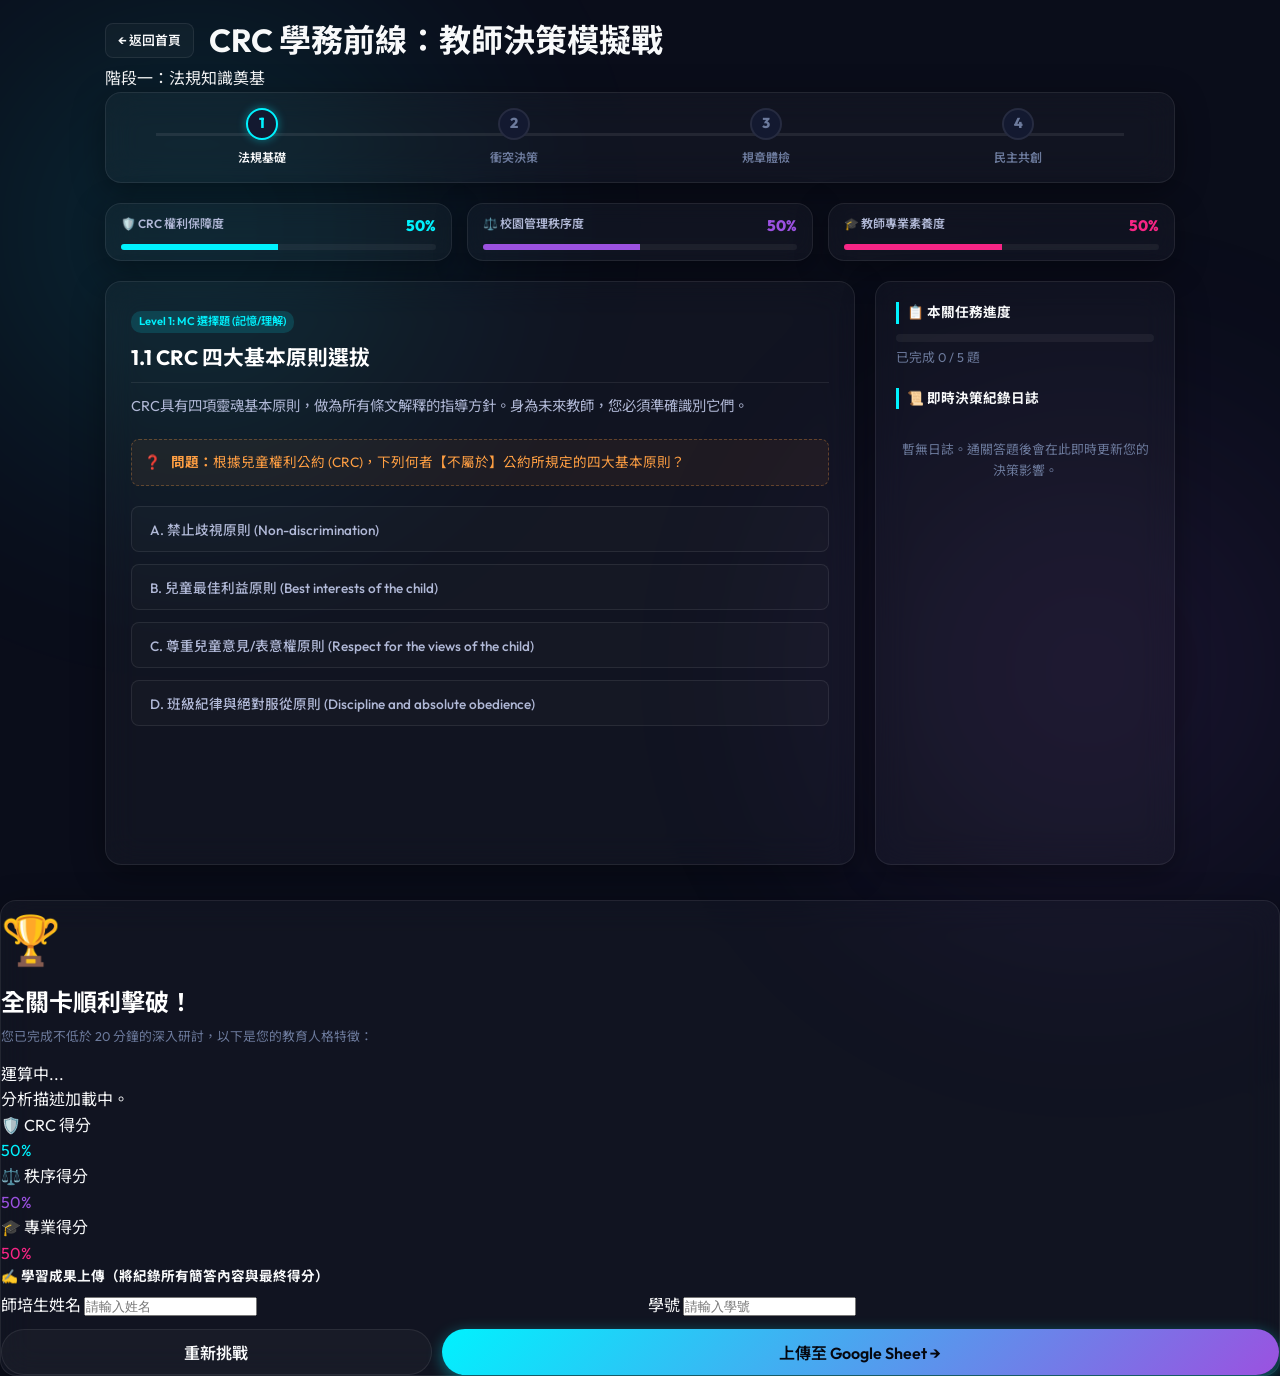
==== commit b3a79b5f: "fix: change 抉策/抉擇 to 決策 to match Taiwanese standard terminology" ====
--- a/game.html
+++ b/game.html
@@ -4,7 +4,7 @@
   <meta charset="UTF-8">
   <meta name="viewport" content="width=device-width, initial-scale=1.0">
   <title>CRC 學務前線：教師決策模擬戰 (闖關版)</title>
-  <meta name="description" content="中學學務情境模擬抉擇遊戲，配合題、選擇題、情境題與簡答題之綜合闖關，符合大二師培生20分鐘教學長度。">
+  <meta name="description" content="中學學務情境模擬決策遊戲，配合題、選擇題、情境題與簡答題之綜合闖關，符合大二師培生20分鐘教學長度。">
   <link rel="stylesheet" href="css/style.css">
   <link rel="stylesheet" href="css/game.css">
 </head>
@@ -20,7 +20,7 @@
         <a href="index.html" class="btn btn-secondary" style="padding: 6px 12px; font-size: 0.8rem; border-radius: 8px;">
           &larr; 返回首頁
         </a>
-        <h1 class="game-title">CRC 學務前線：教師抉策模擬戰</h1>
+        <h1 class="game-title">CRC 學務前線：教師決策模擬戰</h1>
       </div>
       <div class="game-stage-indicator" id="stage-badge">階段一：法規知識奠基</div>
     </header>
@@ -34,7 +34,7 @@
       </div>
       <div class="step-node" id="node-2">
         <div class="node-circle">2</div>
-        <div class="node-label">衝突抉擇</div>
+        <div class="node-label">衝突決策</div>
       </div>
       <div class="step-node" id="node-3">
         <div class="node-circle">3</div>
@@ -100,7 +100,7 @@
         </div>
 
         <div class="sidebar-block" style="flex-grow: 1; display: flex; flex-direction: column;">
-          <h4>📜 即時抉策紀錄日誌</h4>
+          <h4>📜 即時決策紀錄日誌</h4>
           <div class="log-feed" id="log-feed">
             <div style="color: var(--text-muted); text-align: center; padding: 20px 0; font-size: 0.8rem;">
               暫無日誌。通關答題後會在此即時更新您的決策影響。
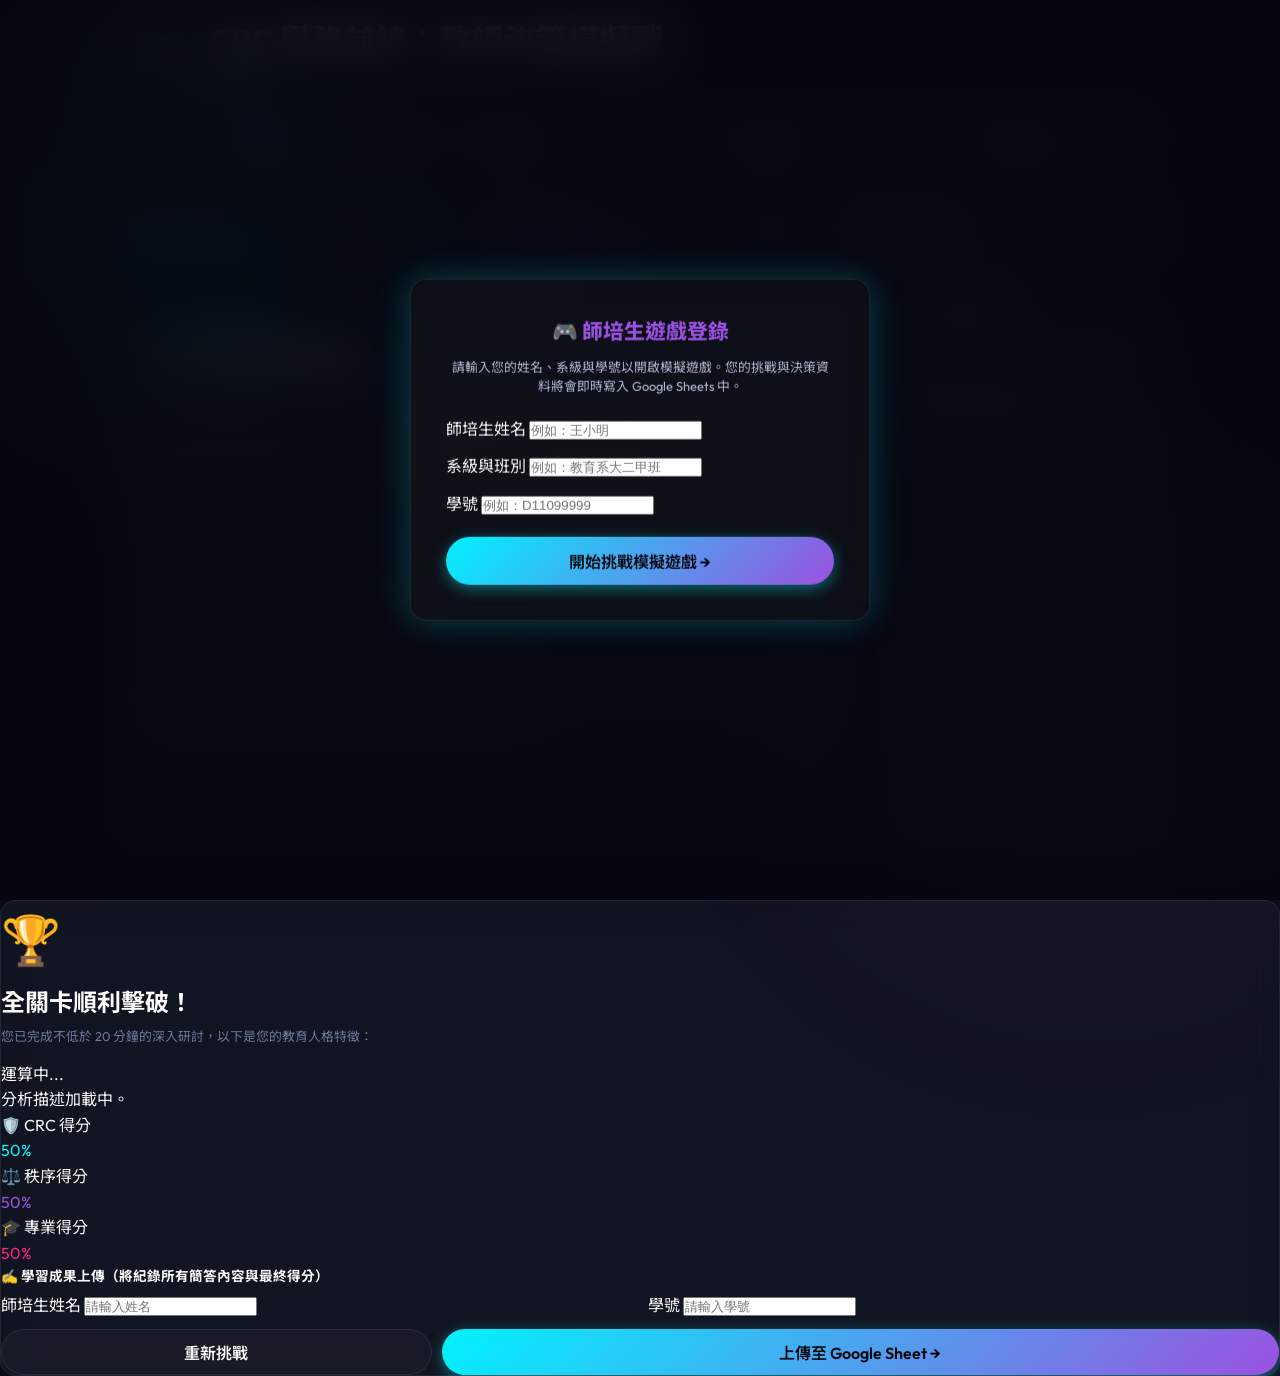
==== commit d86e9365: "feat: require Student Name, Dept, and Student ID at start of both slides and game" ====
--- a/game.html
+++ b/game.html
@@ -12,6 +12,28 @@
   <!-- Animated Background Blobs -->
   <div class="bg-glow bg-glow-1"></div>
   <div class="bg-glow bg-glow-2"></div>
+
+  <!-- Student Info Input Overlay (Required at Start of Game) -->
+  <div class="auth-modal-backdrop" id="auth-backdrop"></div>
+  <div class="auth-modal glass" id="auth-modal">
+    <h3 style="color: var(--accent-purple); font-weight: 800; margin-bottom: 10px; font-size: 1.3rem; text-align: center;">🎮 師培生遊戲登錄</h3>
+    <p style="font-size: 0.8rem; color: var(--text-secondary); margin-bottom: 20px; line-height: 1.5; text-align: center;">
+      請輸入您的姓名、系級與學號以開啟模擬遊戲。您的挑戰與決策資料將會即時寫入 Google Sheets 中。
+    </p>
+    <div class="form-group" style="margin-bottom: 12px;">
+      <label for="student-name">師培生姓名</label>
+      <input type="text" id="student-name" class="form-input" placeholder="例如：王小明" required>
+    </div>
+    <div class="form-group" style="margin-bottom: 12px;">
+      <label for="student-dept">系級與班別</label>
+      <input type="text" id="student-dept" class="form-input" placeholder="例如：教育系大二甲班" required>
+    </div>
+    <div class="form-group" style="margin-bottom: 20px;">
+      <label for="student-id">學號</label>
+      <input type="text" id="student-id" class="form-input" placeholder="例如：D11099999" required>
+    </div>
+    <button class="btn btn-primary" id="btn-start-game" style="width: 100%; padding: 12px;">開始挑戰模擬遊戲 &rarr;</button>
+  </div>
 
   <div class="game-viewport">
     <!-- Header -->
--- a/css/style.css
+++ b/css/style.css
@@ -166,3 +166,40 @@
 .badge-analyze { background-color: #ff922b; color: #fff; }
 .badge-evaluate { background-color: #e64980; color: #fff; }
 .badge-create { background-color: #be4bdb; color: #fff; }
+
+/* Auth Modal overlay styling at start */
+.auth-modal-backdrop {
+  position: fixed;
+  top: 0;
+  left: 0;
+  width: 100vw;
+  height: 100vh;
+  background: rgba(5, 7, 15, 0.85);
+  backdrop-filter: blur(25px);
+  -webkit-backdrop-filter: blur(25px);
+  z-index: 9998;
+  transition: opacity 0.5s ease;
+}
+
+.auth-modal {
+  position: fixed;
+  top: 50%;
+  left: 50%;
+  transform: translate(-50%, -50%);
+  z-index: 9999;
+  width: 90%;
+  max-width: 460px;
+  padding: 35px;
+  box-shadow: 0 0 35px rgba(0, 242, 254, 0.25);
+  animation: modalPop 0.5s cubic-bezier(0.25, 0.8, 0.25, 1);
+}
+
+@keyframes modalPop {
+  0% { transform: translate(-50%, -40%); opacity: 0; }
+  100% { transform: translate(-50%, -50%); opacity: 1; }
+}
+
+.auth-modal.closed, .auth-modal-backdrop.closed {
+  opacity: 0;
+  pointer-events: none;
+}
